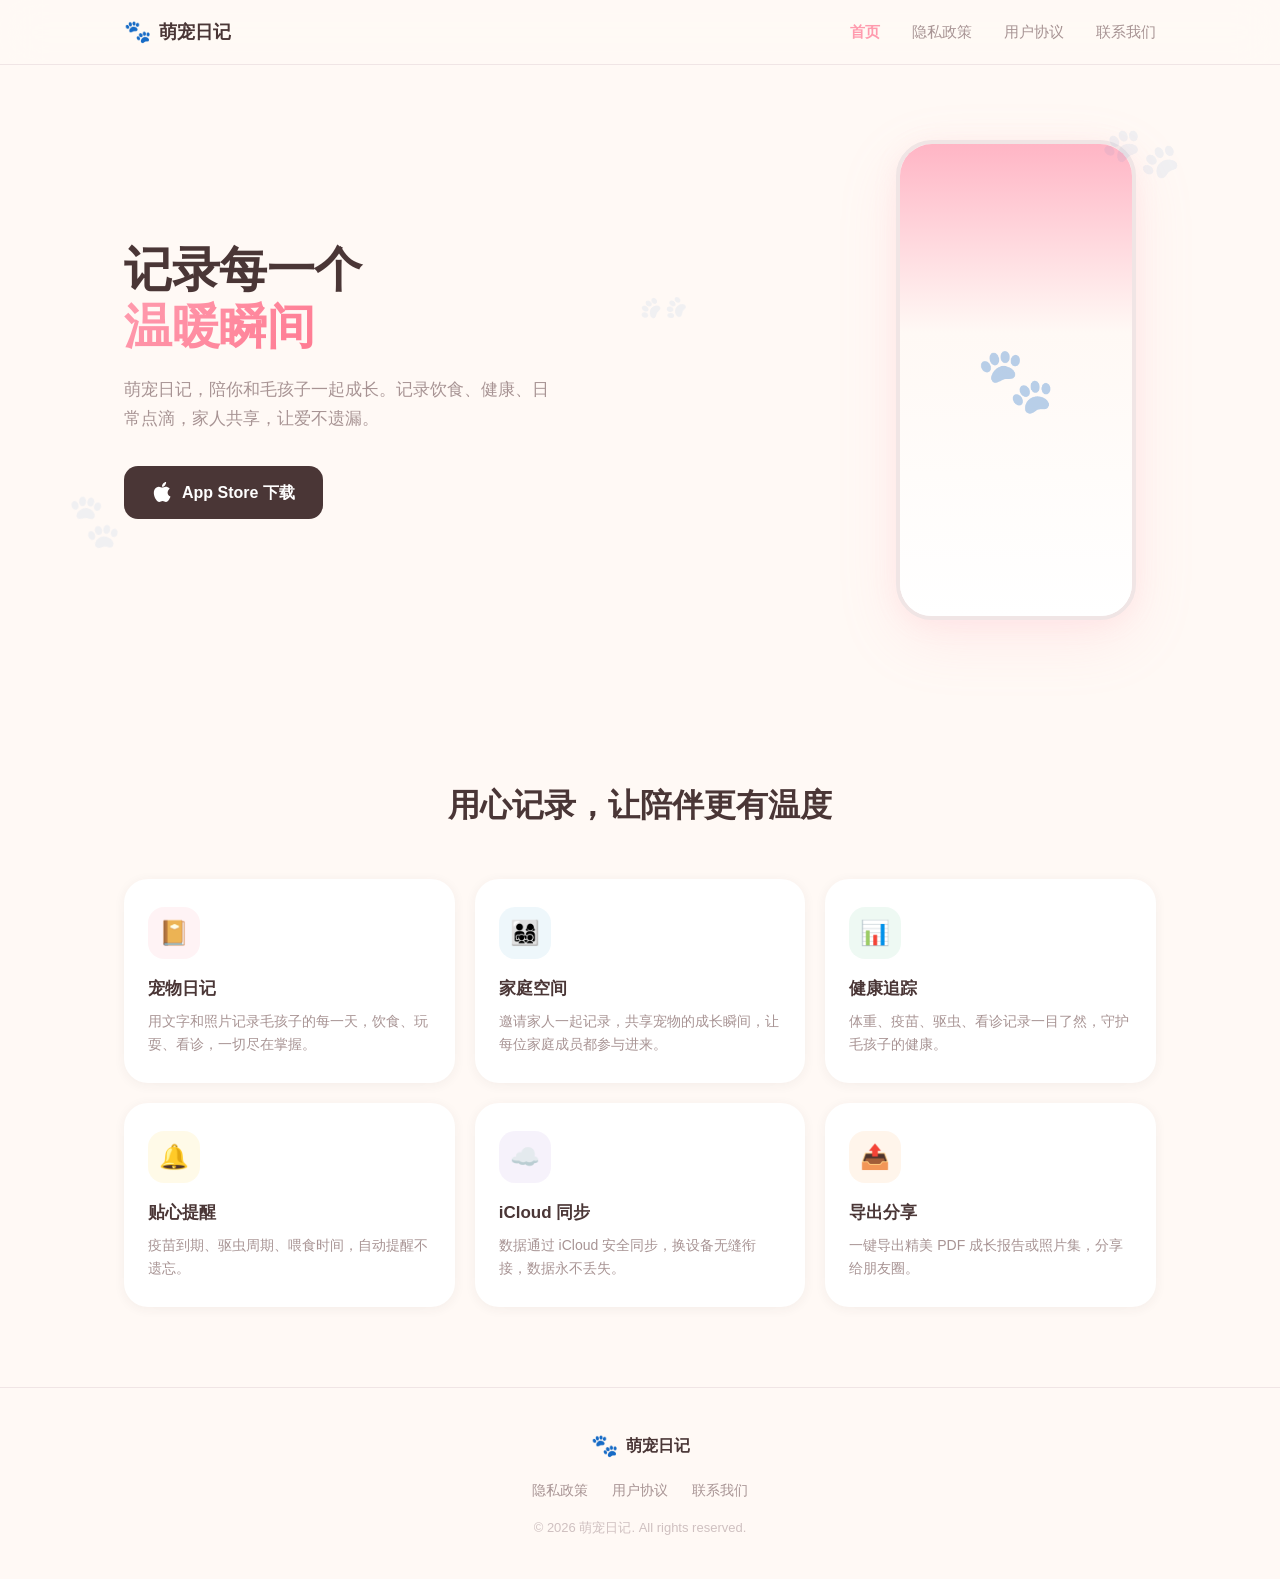
==== index.html @ b06f797d "init: 萌宠日记介绍网站（首页、隐私政策、用户协议、联系我们） Co-Authored-By: Claude Opus 4.6 <noreply@anthropic.com>" ====
<!DOCTYPE html>
<html lang="zh-CN">
<head>
    <meta charset="UTF-8">
    <meta name="viewport" content="width=device-width, initial-scale=1.0">
    <title>萌宠日记 - 记录每一个温暖瞬间</title>
    <meta name="description" content="萌宠日记是一款温暖的宠物生活记录 App，帮你记录宠物的成长、健康和日常点滴。">
    <meta name="apple-itunes-app" content="app-id=YOUR_APP_ID">
    <link rel="stylesheet" href="style.css">
    <link rel="icon" type="image/svg+xml" href="favicon.svg">
</head>
<body>
    <nav class="nav">
        <div class="container nav-inner">
            <a href="index.html" class="nav-logo">
                <span class="logo-icon">🐾</span>
                <span class="logo-text">萌宠日记</span>
            </a>
            <div class="nav-links">
                <a href="index.html" class="active">首页</a>
                <a href="privacy.html">隐私政策</a>
                <a href="terms.html">用户协议</a>
                <a href="contact.html">联系我们</a>
            </div>
            <button class="nav-toggle" aria-label="菜单">
                <span></span><span></span><span></span>
            </button>
        </div>
    </nav>

    <!-- Hero -->
    <section class="hero">
        <div class="container hero-inner">
            <div class="hero-content">
                <h1>记录每一个<br><span class="highlight">温暖瞬间</span></h1>
                <p class="hero-desc">萌宠日记，陪你和毛孩子一起成长。记录饮食、健康、日常点滴，家人共享，让爱不遗漏。</p>
                <a href="#" class="btn-download">
                    <svg width="20" height="24" viewBox="0 0 20 24" fill="currentColor"><path d="M15.6 12.7c0-2.6 2.1-3.8 2.2-3.9-1.2-1.8-3.1-2-3.7-2.1-1.6-.2-3.1.9-3.9.9s-2-.9-3.3-.9c-1.7 0-3.3 1-4.2 2.5-1.8 3.1-.5 7.7 1.3 10.2.9 1.2 1.9 2.6 3.3 2.6 1.3 0 1.8-.9 3.3-.9s2 .9 3.3.9c1.4 0 2.3-1.3 3.2-2.5 1-1.4 1.4-2.8 1.4-2.9-.1 0-2.9-1-2.9-4zM13 5.2c.7-.9 1.2-2.1 1.1-3.2-1 0-2.3.7-3 1.6-.7.8-1.2 2-1.1 3.2 1.2.1 2.3-.6 3-1.6z"/></svg>
                    App Store 下载
                </a>
            </div>
            <div class="hero-visual">
                <div class="phone-mockup">
                    <div class="phone-screen"></div>
                </div>
            </div>
        </div>
        <div class="hero-bg-decor">
            <div class="paw paw-1">🐾</div>
            <div class="paw paw-2">🐾</div>
            <div class="paw paw-3">🐾</div>
        </div>
    </section>

    <!-- 功能亮点 -->
    <section class="features">
        <div class="container">
            <h2 class="section-title">用心记录，让陪伴更有温度</h2>
            <div class="features-grid">
                <div class="feature-card">
                    <div class="feature-icon" style="background: rgba(255,155,174,0.12);">
                        <span>📔</span>
                    </div>
                    <h3>宠物日记</h3>
                    <p>用文字和照片记录毛孩子的每一天，饮食、玩耍、看诊，一切尽在掌握。</p>
                </div>
                <div class="feature-card">
                    <div class="feature-icon" style="background: rgba(168,216,234,0.2);">
                        <span>👨‍👩‍👧‍👦</span>
                    </div>
                    <h3>家庭空间</h3>
                    <p>邀请家人一起记录，共享宠物的成长瞬间，让每位家庭成员都参与进来。</p>
                </div>
                <div class="feature-card">
                    <div class="feature-icon" style="background: rgba(141,215,176,0.15);">
                        <span>📊</span>
                    </div>
                    <h3>健康追踪</h3>
                    <p>体重、疫苗、驱虫、看诊记录一目了然，守护毛孩子的健康。</p>
                </div>
                <div class="feature-card">
                    <div class="feature-icon" style="background: rgba(255,217,102,0.15);">
                        <span>🔔</span>
                    </div>
                    <h3>贴心提醒</h3>
                    <p>疫苗到期、驱虫周期、喂食时间，自动提醒不遗忘。</p>
                </div>
                <div class="feature-card">
                    <div class="feature-icon" style="background: rgba(196,168,224,0.15);">
                        <span>☁️</span>
                    </div>
                    <h3>iCloud 同步</h3>
                    <p>数据通过 iCloud 安全同步，换设备无缝衔接，数据永不丢失。</p>
                </div>
                <div class="feature-card">
                    <div class="feature-icon" style="background: rgba(255,184,119,0.15);">
                        <span>📤</span>
                    </div>
                    <h3>导出分享</h3>
                    <p>一键导出精美 PDF 成长报告或照片集，分享给朋友圈。</p>
                </div>
            </div>
        </div>
    </section>

    <footer class="footer">
        <div class="container footer-inner">
            <div class="footer-brand">
                <span class="logo-icon">🐾</span>
                <span>萌宠日记</span>
            </div>
            <div class="footer-links">
                <a href="privacy.html">隐私政策</a>
                <a href="terms.html">用户协议</a>
                <a href="contact.html">联系我们</a>
            </div>
            <p class="footer-copy">&copy; 2026 萌宠日记. All rights reserved.</p>
        </div>
    </footer>

    <script src="script.js"></script>
</body>
</html>
---- style.css ----
/* ===== Design Tokens (from CutePetDiary) ===== */
:root {
    --pet-primary: #FF9BAE;
    --pet-secondary: #FFD199;
    --pet-accent: #FFD966;
    --pet-warning: #FFB877;
    --pet-danger: #FF8A8A;
    --pet-heart: #FF7B92;
    --pet-success: #8DD7B0;
    --pet-bubble: #A8D8EA;
    --pet-play: #C4A8E0;
    --pet-paw-print: #FFB5C5;
    --pet-mint: #8DD7B0;

    --pet-text-primary: #4A3636;
    --pet-text-secondary: #A89494;
    --pet-text-placeholder: #CFC0C0;

    --pet-background: #FFF9F5;
    --pet-card-background: #FFFFFF;
    --pet-group-background: #FFFBFA;
    --pet-input-border: #EADCDC;
    --pet-divider: #F0E5E5;

    --radius-sm: 8px;
    --radius-md: 16px;
    --radius-lg: 24px;
    --radius-xl: 32px;

    --shadow-card: 0 4px 24px rgba(255, 155, 174, 0.1);
    --shadow-soft: 0 2px 12px rgba(74, 54, 54, 0.06);
}

/* ===== Reset & Base ===== */
*, *::before, *::after {
    margin: 0;
    padding: 0;
    box-sizing: border-box;
}

html {
    scroll-behavior: smooth;
    scroll-padding-top: 72px;
}

body {
    font-family: -apple-system, BlinkMacSystemFont, "SF Pro Display", "PingFang SC", "Helvetica Neue", sans-serif;
    color: var(--pet-text-primary);
    background: var(--pet-background);
    line-height: 1.6;
    -webkit-font-smoothing: antialiased;
}

.container {
    max-width: 1080px;
    margin: 0 auto;
    padding: 0 24px;
}

a {
    color: inherit;
    text-decoration: none;
}

ul {
    list-style: none;
}

/* ===== Nav ===== */
.nav {
    position: fixed;
    top: 0;
    left: 0;
    right: 0;
    z-index: 100;
    background: rgba(255, 249, 245, 0.85);
    backdrop-filter: blur(20px);
    -webkit-backdrop-filter: blur(20px);
    border-bottom: 1px solid var(--pet-divider);
}

.nav-inner {
    display: flex;
    align-items: center;
    justify-content: space-between;
    height: 64px;
}

.nav-logo {
    display: flex;
    align-items: center;
    gap: 8px;
    font-size: 18px;
    font-weight: 700;
}

.logo-icon {
    font-size: 22px;
}

.nav-links {
    display: flex;
    gap: 32px;
}

.nav-links a {
    font-size: 15px;
    color: var(--pet-text-secondary);
    transition: color 0.2s;
    font-weight: 500;
}

.nav-links a:hover,
.nav-links a.active {
    color: var(--pet-primary);
}

.nav-links a.active {
    font-weight: 600;
}

.nav-toggle {
    display: none;
    flex-direction: column;
    gap: 5px;
    background: none;
    border: none;
    cursor: pointer;
    padding: 4px;
}

.nav-toggle span {
    display: block;
    width: 22px;
    height: 2px;
    background: var(--pet-text-primary);
    border-radius: 2px;
    transition: transform 0.2s;
}

/* ===== Hero ===== */
.hero {
    position: relative;
    padding: 140px 0 80px;
    overflow: hidden;
}

.hero-inner {
    display: flex;
    align-items: center;
    gap: 60px;
}

.hero-content {
    flex: 1;
}

.hero-content h1 {
    font-size: 48px;
    font-weight: 800;
    line-height: 1.2;
    letter-spacing: -0.5px;
}

.highlight {
    background: linear-gradient(135deg, var(--pet-primary), var(--pet-heart));
    -webkit-background-clip: text;
    -webkit-text-fill-color: transparent;
    background-clip: text;
}

.hero-desc {
    margin-top: 20px;
    font-size: 17px;
    color: var(--pet-text-secondary);
    line-height: 1.7;
    max-width: 440px;
}

.btn-download {
    display: inline-flex;
    align-items: center;
    gap: 10px;
    margin-top: 32px;
    padding: 14px 28px;
    background: var(--pet-text-primary);
    color: #fff;
    border-radius: 14px;
    font-size: 16px;
    font-weight: 600;
    transition: transform 0.2s, box-shadow 0.2s;
}

.btn-download:hover {
    transform: translateY(-2px);
    box-shadow: 0 8px 24px rgba(74, 54, 54, 0.2);
}

.btn-download svg {
    flex-shrink: 0;
}

.hero-visual {
    flex: 0 0 280px;
    display: flex;
    justify-content: center;
}

.phone-mockup {
    width: 240px;
    height: 480px;
    background: var(--pet-card-background);
    border-radius: 36px;
    border: 4px solid var(--pet-divider);
    box-shadow: var(--shadow-card), 0 20px 60px rgba(255, 155, 174, 0.15);
    overflow: hidden;
    position: relative;
}

.phone-screen {
    width: 100%;
    height: 100%;
    background: linear-gradient(180deg,
        var(--pet-paw-print) 0%,
        var(--pet-background) 40%,
        var(--pet-card-background) 100%);
    display: flex;
    align-items: center;
    justify-content: center;
}

.phone-screen::after {
    content: "🐾";
    font-size: 64px;
    opacity: 0.3;
}

.hero-bg-decor {
    position: absolute;
    inset: 0;
    pointer-events: none;
    overflow: hidden;
}

.paw {
    position: absolute;
    font-size: 40px;
    opacity: 0.06;
}

.paw-1 { top: 15%; right: 8%; transform: rotate(-20deg); font-size: 60px; }
.paw-2 { bottom: 20%; left: 5%; transform: rotate(15deg); font-size: 48px; }
.paw-3 { top: 40%; left: 50%; transform: rotate(-45deg); font-size: 36px; }

/* ===== Features ===== */
.features {
    padding: 80px 0;
}

.section-title {
    text-align: center;
    font-size: 32px;
    font-weight: 700;
    margin-bottom: 48px;
}

.features-grid {
    display: grid;
    grid-template-columns: repeat(3, 1fr);
    gap: 20px;
}

.feature-card {
    background: var(--pet-card-background);
    border-radius: var(--radius-lg);
    padding: 28px 24px;
    box-shadow: var(--shadow-soft);
    transition: transform 0.2s, box-shadow 0.2s;
}

.feature-card:hover {
    transform: translateY(-4px);
    box-shadow: var(--shadow-card);
}

.feature-icon {
    width: 52px;
    height: 52px;
    border-radius: 16px;
    display: flex;
    align-items: center;
    justify-content: center;
    font-size: 24px;
    margin-bottom: 16px;
}

.feature-card h3 {
    font-size: 17px;
    font-weight: 600;
    margin-bottom: 8px;
}

.feature-card p {
    font-size: 14px;
    color: var(--pet-text-secondary);
    line-height: 1.6;
}

/* ===== Page Layout (sub pages) ===== */
.page-main {
    padding: 120px 0 60px;
    min-height: calc(100vh - 120px);
}

.page-header {
    text-align: center;
    margin-bottom: 40px;
}

.page-title {
    font-size: 32px;
    font-weight: 700;
}

.page-updated {
    color: var(--pet-text-secondary);
    font-size: 14px;
    margin-top: 8px;
}

.page-subtitle {
    color: var(--pet-text-secondary);
    font-size: 16px;
    margin-top: 8px;
}

/* ===== Legal (Privacy & Terms) ===== */

.legal-content {
    background: var(--pet-card-background);
    border-radius: var(--radius-lg);
    padding: 40px;
    box-shadow: var(--shadow-soft);
    max-width: 760px;
    margin: 0 auto;
}

.legal-content h3 {
    font-size: 17px;
    font-weight: 600;
    margin-top: 28px;
    margin-bottom: 12px;
    color: var(--pet-text-primary);
}

.legal-content h3:first-child {
    margin-top: 0;
}

.legal-content p {
    font-size: 15px;
    color: var(--pet-text-secondary);
    line-height: 1.8;
    margin-bottom: 8px;
}

.legal-content ul {
    margin-bottom: 8px;
    padding-left: 20px;
}

.legal-content li {
    font-size: 15px;
    color: var(--pet-text-secondary);
    line-height: 1.8;
    position: relative;
    padding-left: 8px;
    list-style: disc;
}

.legal-content a {
    color: var(--pet-primary);
    font-weight: 500;
    transition: opacity 0.2s;
}

.legal-content a:hover {
    opacity: 0.8;
}

/* ===== Contact ===== */
.contact {
    padding: 80px 0;
}

.contact-desc {
    text-align: center;
    color: var(--pet-text-secondary);
    font-size: 16px;
    margin-top: -36px;
    margin-bottom: 40px;
}

.contact-cards {
    display: flex;
    gap: 20px;
    justify-content: center;
    flex-wrap: wrap;
}

.contact-card {
    display: flex;
    flex-direction: column;
    align-items: center;
    gap: 8px;
    background: var(--pet-card-background);
    border-radius: var(--radius-lg);
    padding: 32px 40px;
    box-shadow: var(--shadow-soft);
    min-width: 220px;
    transition: transform 0.2s, box-shadow 0.2s;
}

.contact-card:hover {
    transform: translateY(-4px);
    box-shadow: var(--shadow-card);
}

.contact-icon {
    font-size: 32px;
}

.contact-label {
    font-size: 16px;
    font-weight: 600;
}

.contact-info {
    font-size: 14px;
    color: var(--pet-text-secondary);
}

/* ===== Footer ===== */
.footer {
    padding: 40px 0;
    border-top: 1px solid var(--pet-divider);
}

.footer-inner {
    display: flex;
    flex-direction: column;
    align-items: center;
    gap: 16px;
}

.footer-brand {
    display: flex;
    align-items: center;
    gap: 8px;
    font-size: 16px;
    font-weight: 600;
}

.footer-links {
    display: flex;
    gap: 24px;
}

.footer-links a {
    font-size: 14px;
    color: var(--pet-text-secondary);
    transition: color 0.2s;
}

.footer-links a:hover {
    color: var(--pet-primary);
}

.footer-copy {
    font-size: 13px;
    color: var(--pet-text-placeholder);
}

/* ===== Responsive ===== */
@media (max-width: 768px) {
    .nav-links {
        display: none;
        position: absolute;
        top: 64px;
        left: 0;
        right: 0;
        flex-direction: column;
        background: rgba(255, 249, 245, 0.95);
        backdrop-filter: blur(20px);
        -webkit-backdrop-filter: blur(20px);
        padding: 16px 24px;
        gap: 4px;
        border-bottom: 1px solid var(--pet-divider);
    }

    .nav-links.open {
        display: flex;
    }

    .nav-links a {
        padding: 12px 0;
    }

    .nav-toggle {
        display: flex;
    }

    .hero {
        padding: 110px 0 60px;
    }

    .hero-inner {
        flex-direction: column;
        gap: 40px;
        text-align: center;
    }

    .hero-content h1 {
        font-size: 34px;
    }

    .hero-desc {
        margin-left: auto;
        margin-right: auto;
    }

    .hero-visual {
        flex: none;
    }

    .phone-mockup {
        width: 200px;
        height: 400px;
    }

    .features-grid {
        grid-template-columns: 1fr;
        gap: 16px;
    }

    .section-title {
        font-size: 26px;
    }

    .legal-content {
        padding: 24px 20px;
    }

    .contact-cards {
        flex-direction: column;
        align-items: center;
    }
}

@media (max-width: 480px) {
    .hero-content h1 {
        font-size: 28px;
    }
}
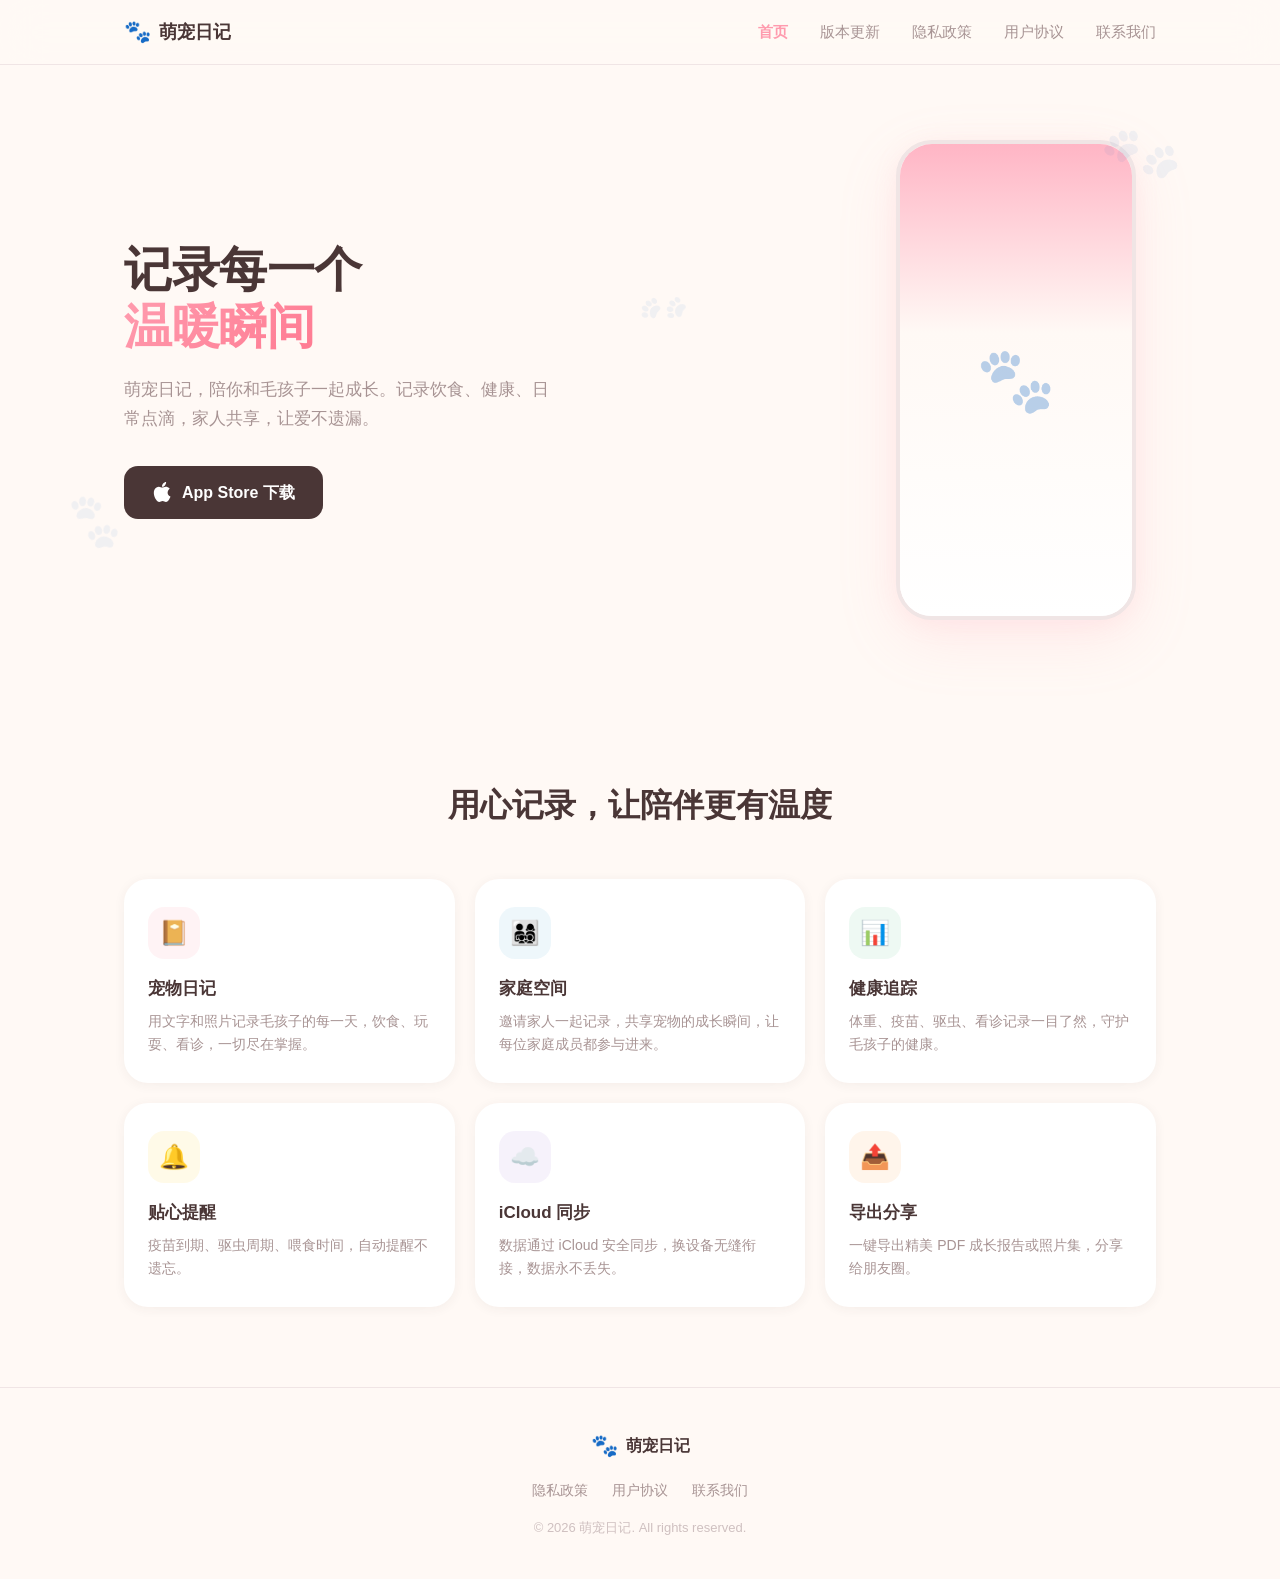
==== commit db2082d7: "feat: 添加版本更新页面，隐私政策更新儿童隐私条款 - 新增 changelog.html 版本更新记录页面 - 所有页面导航栏增加「版本更新」入口 - 隐私政策儿童隐私条款改为适合所有年龄段（4" ====
--- a/index.html
+++ b/index.html
@@ -18,6 +18,7 @@
             </a>
             <div class="nav-links">
                 <a href="index.html" class="active">首页</a>
+                <a href="changelog.html">版本更新</a>
                 <a href="privacy.html">隐私政策</a>
                 <a href="terms.html">用户协议</a>
                 <a href="contact.html">联系我们</a>
--- a/style.css
+++ b/style.css
@@ -386,6 +386,77 @@
 
 .legal-content a:hover {
     opacity: 0.8;
+}
+
+/* ===== Changelog ===== */
+.changelog {
+    max-width: 760px;
+    margin: 0 auto;
+    display: flex;
+    flex-direction: column;
+    gap: 24px;
+}
+
+.changelog-item {
+    background: var(--pet-card-background);
+    border-radius: var(--radius-lg);
+    padding: 32px;
+    box-shadow: var(--shadow-soft);
+    position: relative;
+}
+
+.changelog-latest {
+    border: 1.5px solid var(--pet-primary);
+}
+
+.changelog-badge {
+    position: absolute;
+    top: -10px;
+    left: 24px;
+    background: linear-gradient(135deg, var(--pet-primary), var(--pet-heart));
+    color: #fff;
+    font-size: 12px;
+    font-weight: 600;
+    padding: 2px 12px;
+    border-radius: 10px;
+}
+
+.changelog-version {
+    font-size: 22px;
+    font-weight: 700;
+    color: var(--pet-text-primary);
+}
+
+.changelog-date {
+    font-size: 13px;
+    color: var(--pet-text-secondary);
+    margin-top: 2px;
+    margin-bottom: 16px;
+}
+
+.changelog-body h4 {
+    font-size: 15px;
+    font-weight: 600;
+    color: var(--pet-text-primary);
+    margin-bottom: 8px;
+    margin-top: 16px;
+}
+
+.changelog-body h4:first-child {
+    margin-top: 0;
+}
+
+.changelog-body ul {
+    padding-left: 20px;
+    margin-bottom: 4px;
+}
+
+.changelog-body li {
+    font-size: 14px;
+    color: var(--pet-text-secondary);
+    line-height: 1.8;
+    list-style: disc;
+    padding-left: 4px;
 }
 
 /* ===== Contact ===== */
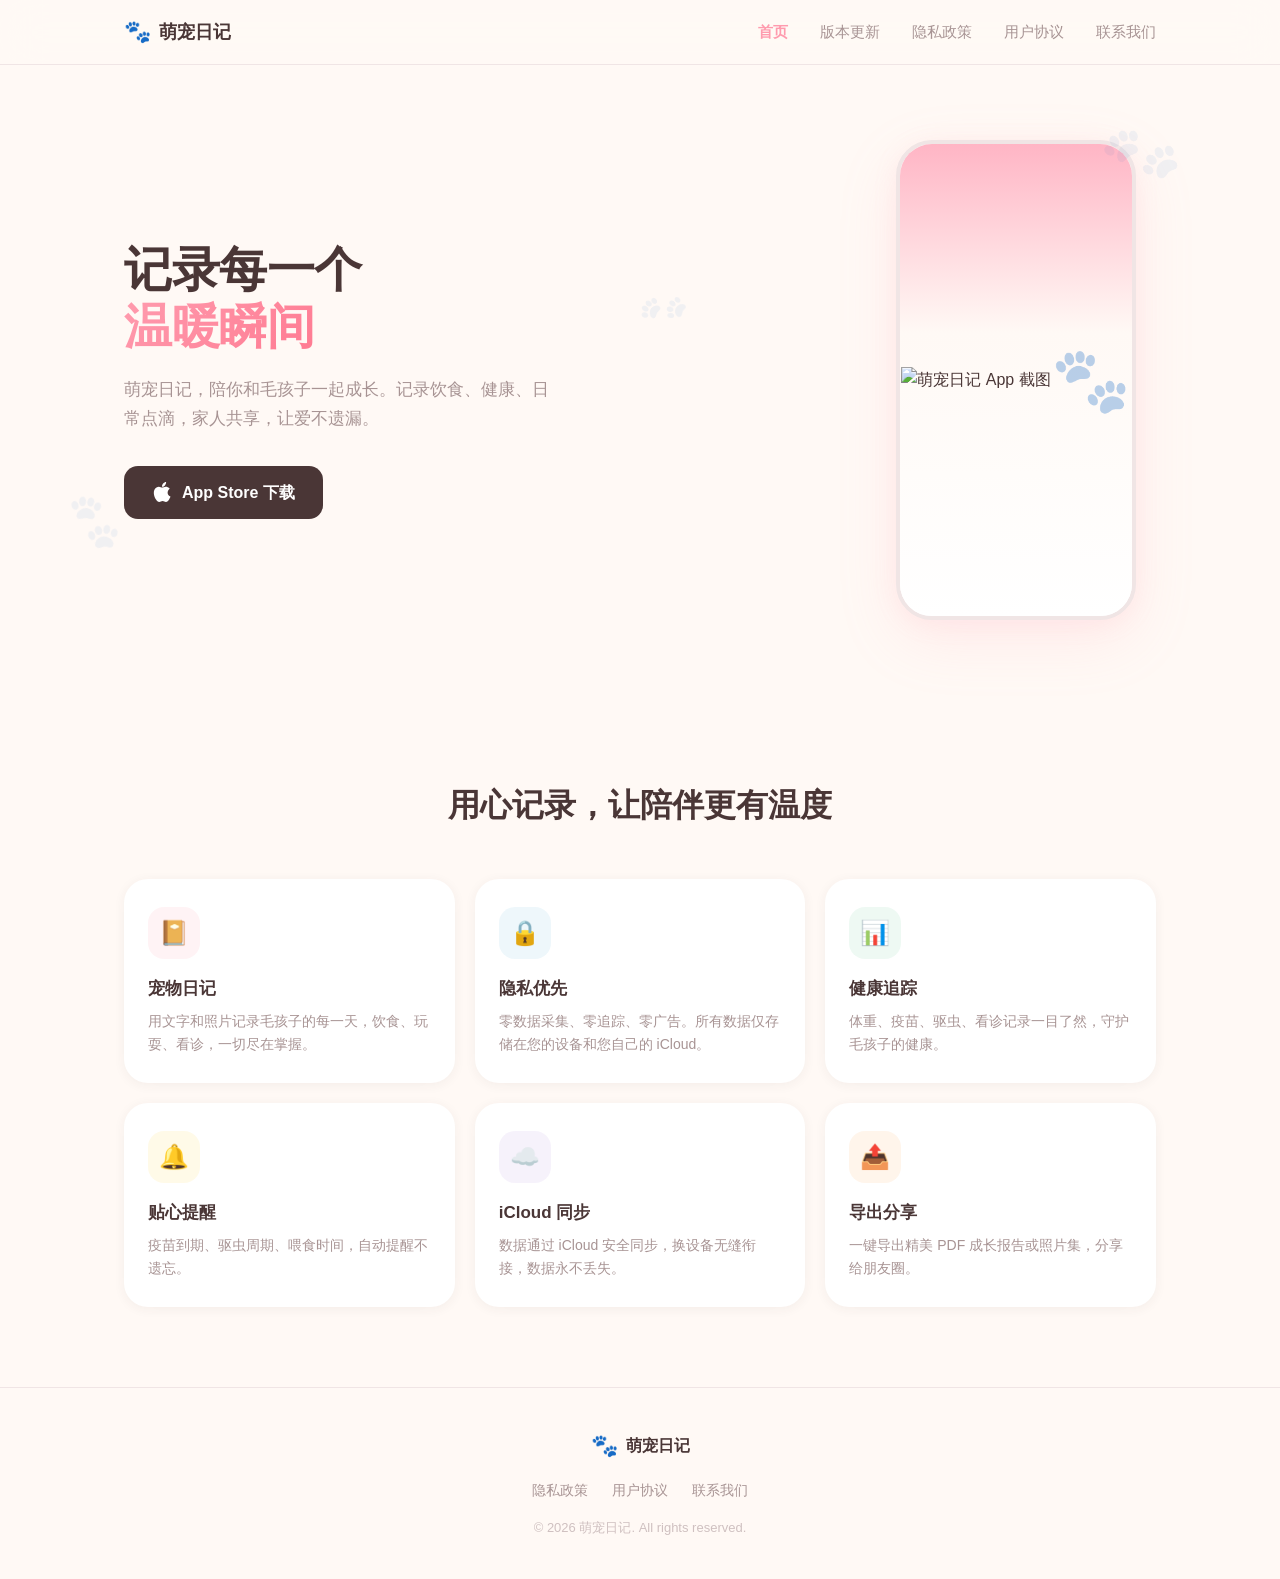
==== commit 03f2e355: "docs: 更新隐私政策与用户协议至 v2.0.0 极简版 v2.0.0 战略转型：移除自建服务端、家庭共享、订阅模式， 全面转向「零数据收集 + 本地存储 + iCloud 私有同步 + 一次买断」" ====
--- a/index.html
+++ b/index.html
@@ -42,7 +42,9 @@
             </div>
             <div class="hero-visual">
                 <div class="phone-mockup">
-                    <div class="phone-screen"></div>
+                    <div class="phone-screen">
+                        <img src="screenshot.png" alt="萌宠日记 App 截图" class="phone-screenshot">
+                    </div>
                 </div>
             </div>
         </div>
@@ -67,10 +69,10 @@
                 </div>
                 <div class="feature-card">
                     <div class="feature-icon" style="background: rgba(168,216,234,0.2);">
-                        <span>👨‍👩‍👧‍👦</span>
+                        <span>🔒</span>
                     </div>
-                    <h3>家庭空间</h3>
-                    <p>邀请家人一起记录，共享宠物的成长瞬间，让每位家庭成员都参与进来。</p>
+                    <h3>隐私优先</h3>
+                    <p>零数据采集、零追踪、零广告。所有数据仅存储在您的设备和您自己的 iCloud。</p>
                 </div>
                 <div class="feature-card">
                     <div class="feature-icon" style="background: rgba(141,215,176,0.15);">
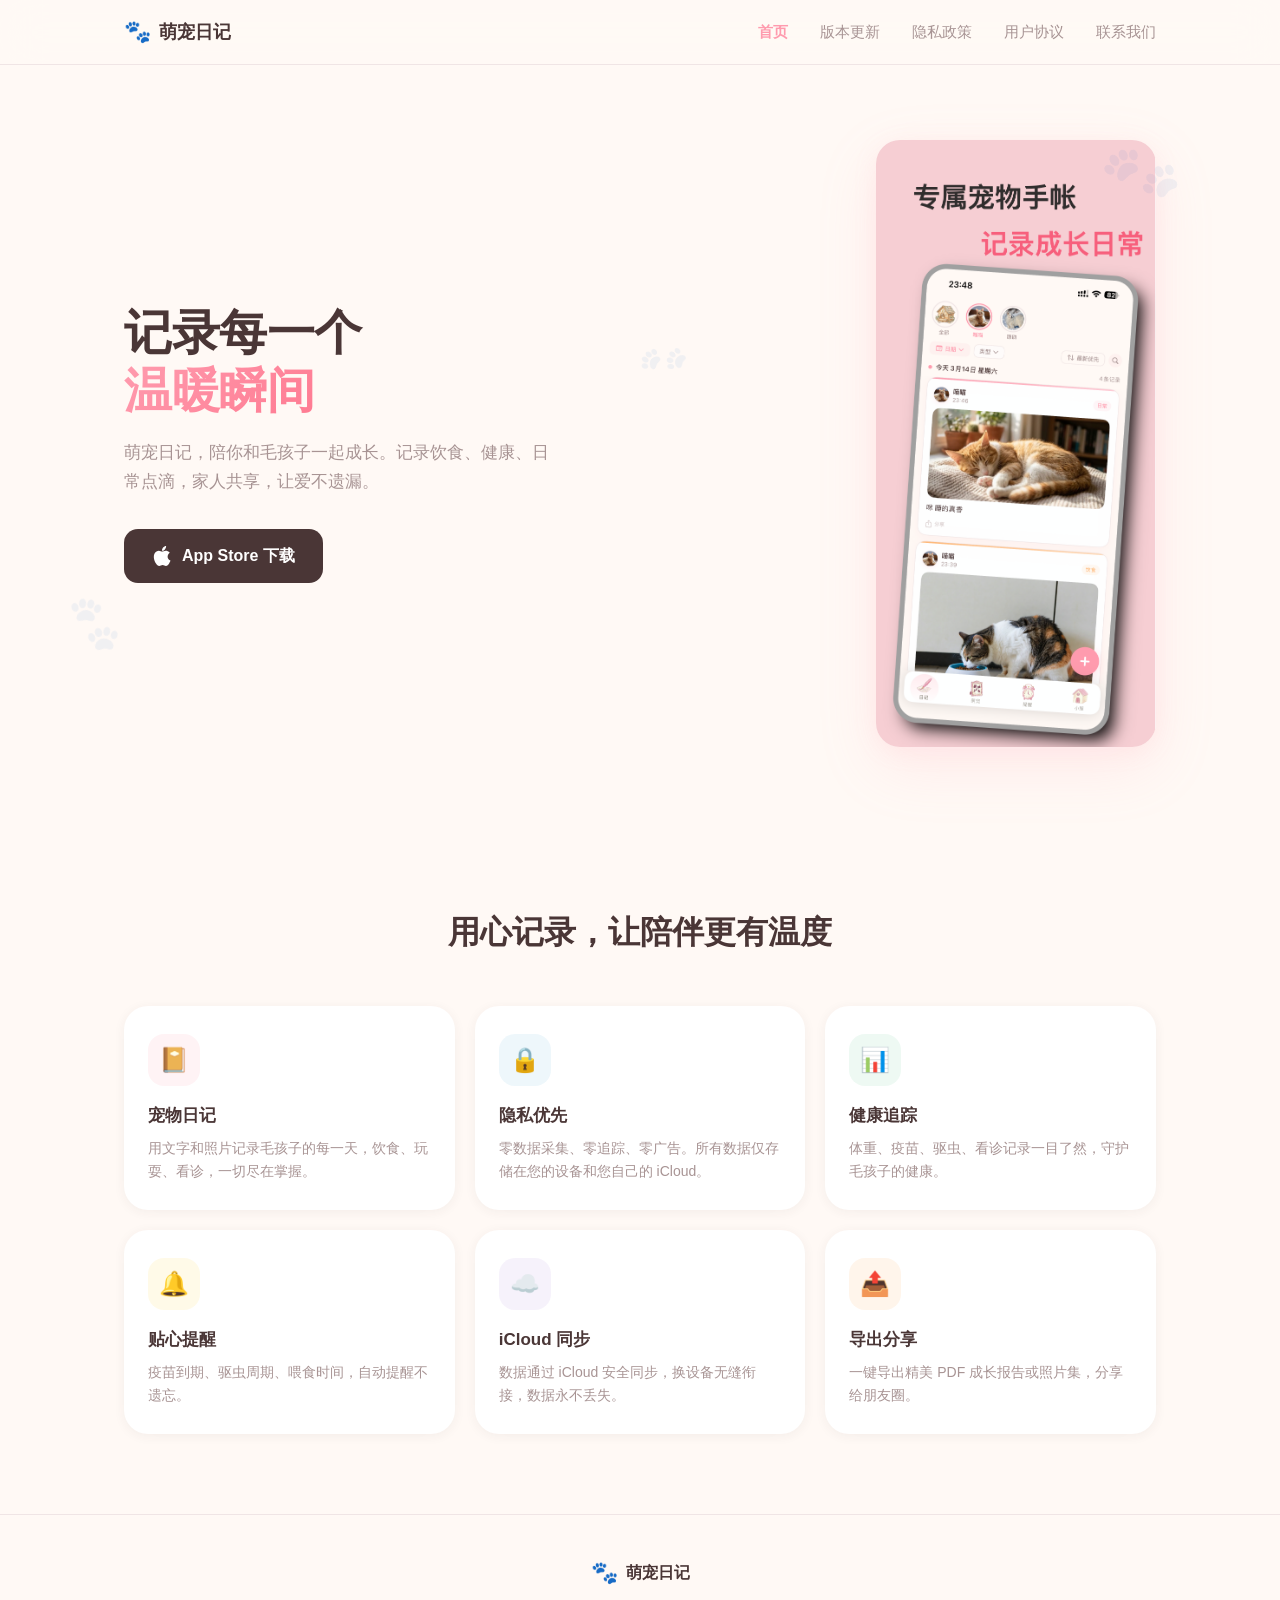
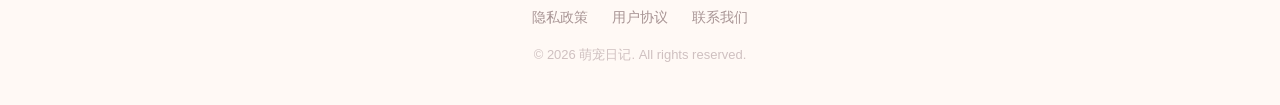
==== commit d0823a0c: "feat: 首页接入 App Store 下载链接与产品截图 - 下载按钮指向真实 App Store 链接 (id6759037476) - 补充 apple-itunes-app smart ba" ====
--- a/index.html
+++ b/index.html
@@ -5,7 +5,7 @@
     <meta name="viewport" content="width=device-width, initial-scale=1.0">
     <title>萌宠日记 - 记录每一个温暖瞬间</title>
     <meta name="description" content="萌宠日记是一款温暖的宠物生活记录 App，帮你记录宠物的成长、健康和日常点滴。">
-    <meta name="apple-itunes-app" content="app-id=YOUR_APP_ID">
+    <meta name="apple-itunes-app" content="app-id=6759037476">
     <link rel="stylesheet" href="style.css">
     <link rel="icon" type="image/svg+xml" href="favicon.svg">
 </head>
@@ -35,17 +35,13 @@
             <div class="hero-content">
                 <h1>记录每一个<br><span class="highlight">温暖瞬间</span></h1>
                 <p class="hero-desc">萌宠日记，陪你和毛孩子一起成长。记录饮食、健康、日常点滴，家人共享，让爱不遗漏。</p>
-                <a href="#" class="btn-download">
+                <a href="https://apps.apple.com/app/id6759037476" class="btn-download" target="_blank" rel="noopener">
                     <svg width="20" height="24" viewBox="0 0 20 24" fill="currentColor"><path d="M15.6 12.7c0-2.6 2.1-3.8 2.2-3.9-1.2-1.8-3.1-2-3.7-2.1-1.6-.2-3.1.9-3.9.9s-2-.9-3.3-.9c-1.7 0-3.3 1-4.2 2.5-1.8 3.1-.5 7.7 1.3 10.2.9 1.2 1.9 2.6 3.3 2.6 1.3 0 1.8-.9 3.3-.9s2 .9 3.3.9c1.4 0 2.3-1.3 3.2-2.5 1-1.4 1.4-2.8 1.4-2.9-.1 0-2.9-1-2.9-4zM13 5.2c.7-.9 1.2-2.1 1.1-3.2-1 0-2.3.7-3 1.6-.7.8-1.2 2-1.1 3.2 1.2.1 2.3-.6 3-1.6z"/></svg>
                     App Store 下载
                 </a>
             </div>
             <div class="hero-visual">
-                <div class="phone-mockup">
-                    <div class="phone-screen">
-                        <img src="screenshot.png" alt="萌宠日记 App 截图" class="phone-screenshot">
-                    </div>
-                </div>
+                <img src="screenshot.png" alt="萌宠日记 App 截图" class="hero-screenshot">
             </div>
         </div>
         <div class="hero-bg-decor">
--- a/style.css
+++ b/style.css
@@ -206,33 +206,12 @@
     justify-content: center;
 }
 
-.phone-mockup {
-    width: 240px;
-    height: 480px;
-    background: var(--pet-card-background);
-    border-radius: 36px;
-    border: 4px solid var(--pet-divider);
+.hero-screenshot {
+    width: 100%;
+    max-width: 280px;
+    height: auto;
+    border-radius: var(--radius-lg);
     box-shadow: var(--shadow-card), 0 20px 60px rgba(255, 155, 174, 0.15);
-    overflow: hidden;
-    position: relative;
-}
-
-.phone-screen {
-    width: 100%;
-    height: 100%;
-    background: linear-gradient(180deg,
-        var(--pet-paw-print) 0%,
-        var(--pet-background) 40%,
-        var(--pet-card-background) 100%);
-    display: flex;
-    align-items: center;
-    justify-content: center;
-}
-
-.phone-screen::after {
-    content: "🐾";
-    font-size: 64px;
-    opacity: 0.3;
 }
 
 .hero-bg-decor {
@@ -604,9 +583,8 @@
         flex: none;
     }
 
-    .phone-mockup {
-        width: 200px;
-        height: 400px;
+    .hero-screenshot {
+        max-width: 240px;
     }
 
     .features-grid {
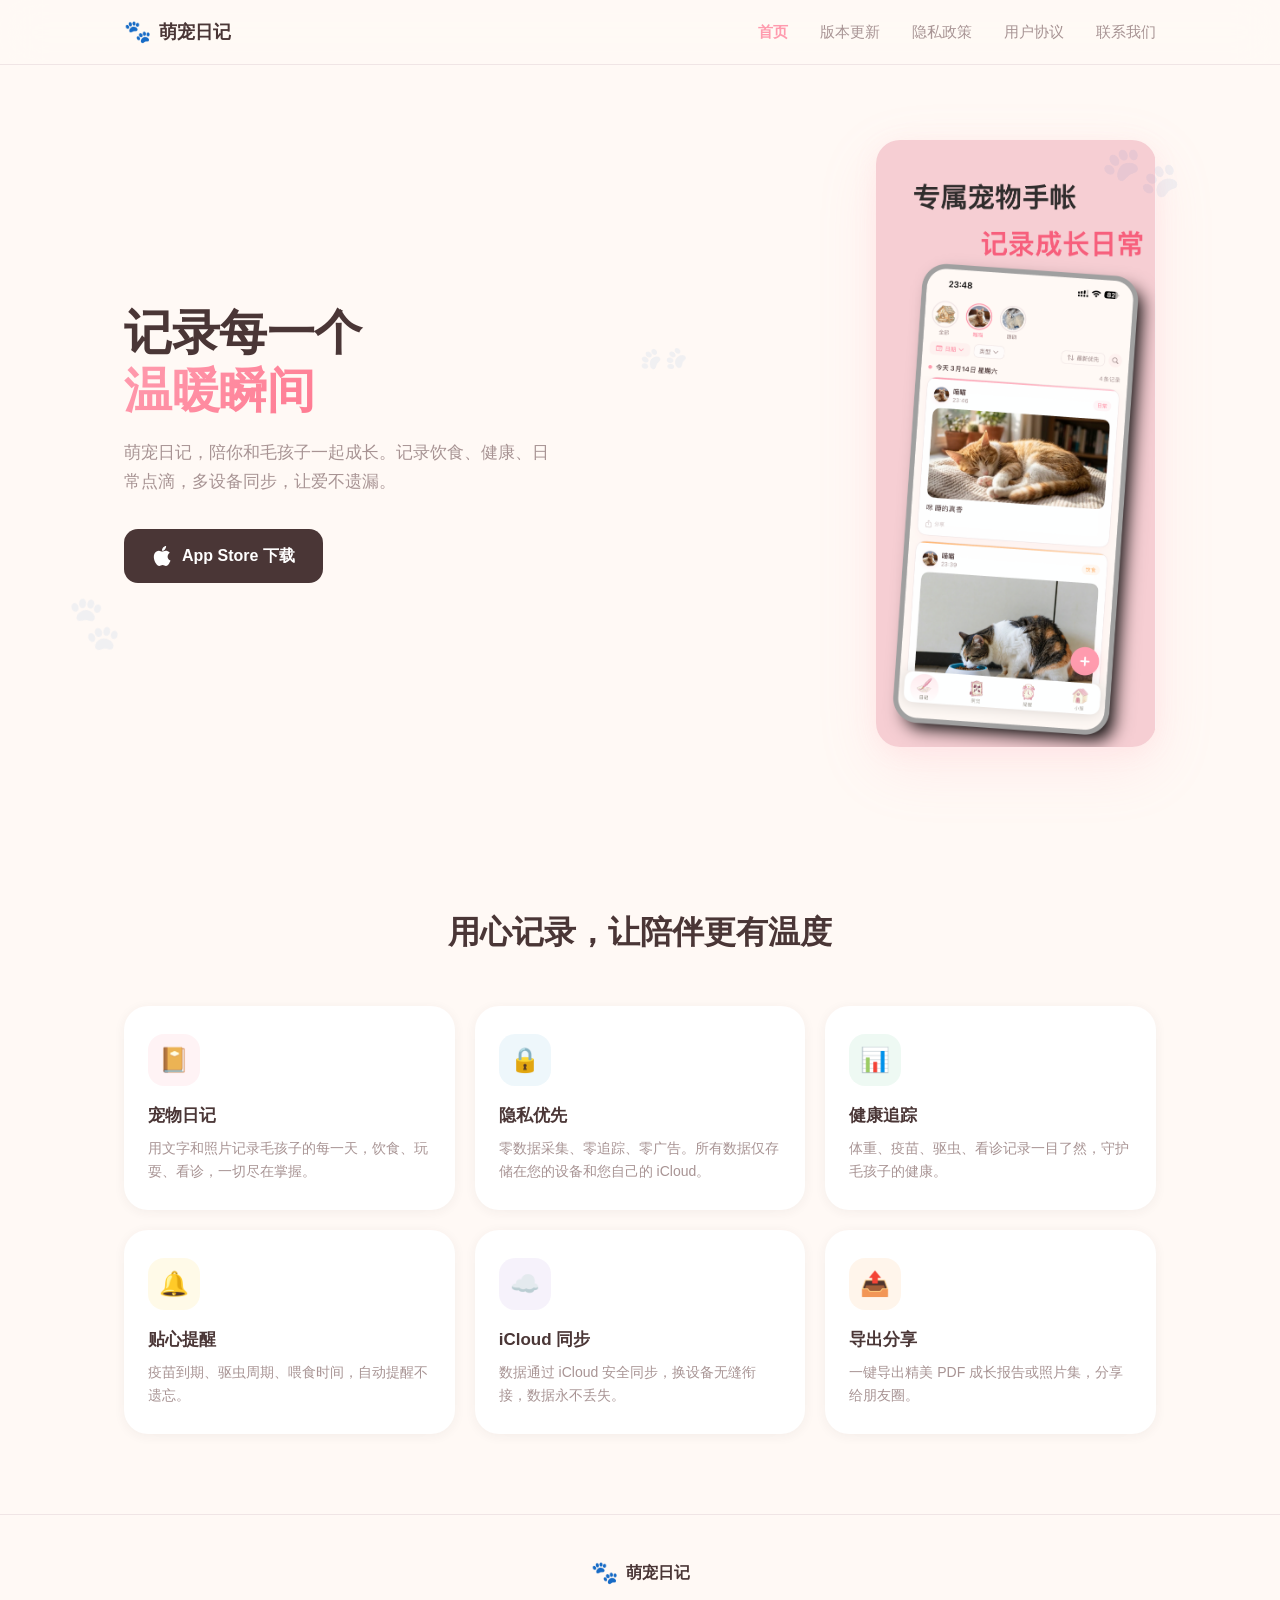
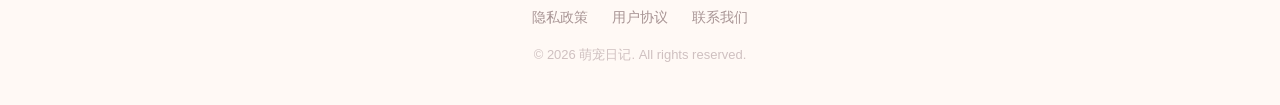
==== commit 305996cf: "fix: 首页文案「家人共享」改为「多设备同步」 家庭空间功能已在 v2.0.0 移除，首屏不应再宣传该能力。" ====
--- a/index.html
+++ b/index.html
@@ -34,7 +34,7 @@
         <div class="container hero-inner">
             <div class="hero-content">
                 <h1>记录每一个<br><span class="highlight">温暖瞬间</span></h1>
-                <p class="hero-desc">萌宠日记，陪你和毛孩子一起成长。记录饮食、健康、日常点滴，家人共享，让爱不遗漏。</p>
+                <p class="hero-desc">萌宠日记，陪你和毛孩子一起成长。记录饮食、健康、日常点滴，多设备同步，让爱不遗漏。</p>
                 <a href="https://apps.apple.com/app/id6759037476" class="btn-download" target="_blank" rel="noopener">
                     <svg width="20" height="24" viewBox="0 0 20 24" fill="currentColor"><path d="M15.6 12.7c0-2.6 2.1-3.8 2.2-3.9-1.2-1.8-3.1-2-3.7-2.1-1.6-.2-3.1.9-3.9.9s-2-.9-3.3-.9c-1.7 0-3.3 1-4.2 2.5-1.8 3.1-.5 7.7 1.3 10.2.9 1.2 1.9 2.6 3.3 2.6 1.3 0 1.8-.9 3.3-.9s2 .9 3.3.9c1.4 0 2.3-1.3 3.2-2.5 1-1.4 1.4-2.8 1.4-2.9-.1 0-2.9-1-2.9-4zM13 5.2c.7-.9 1.2-2.1 1.1-3.2-1 0-2.3.7-3 1.6-.7.8-1.2 2-1.1 3.2 1.2.1 2.3-.6 3-1.6z"/></svg>
                     App Store 下载
